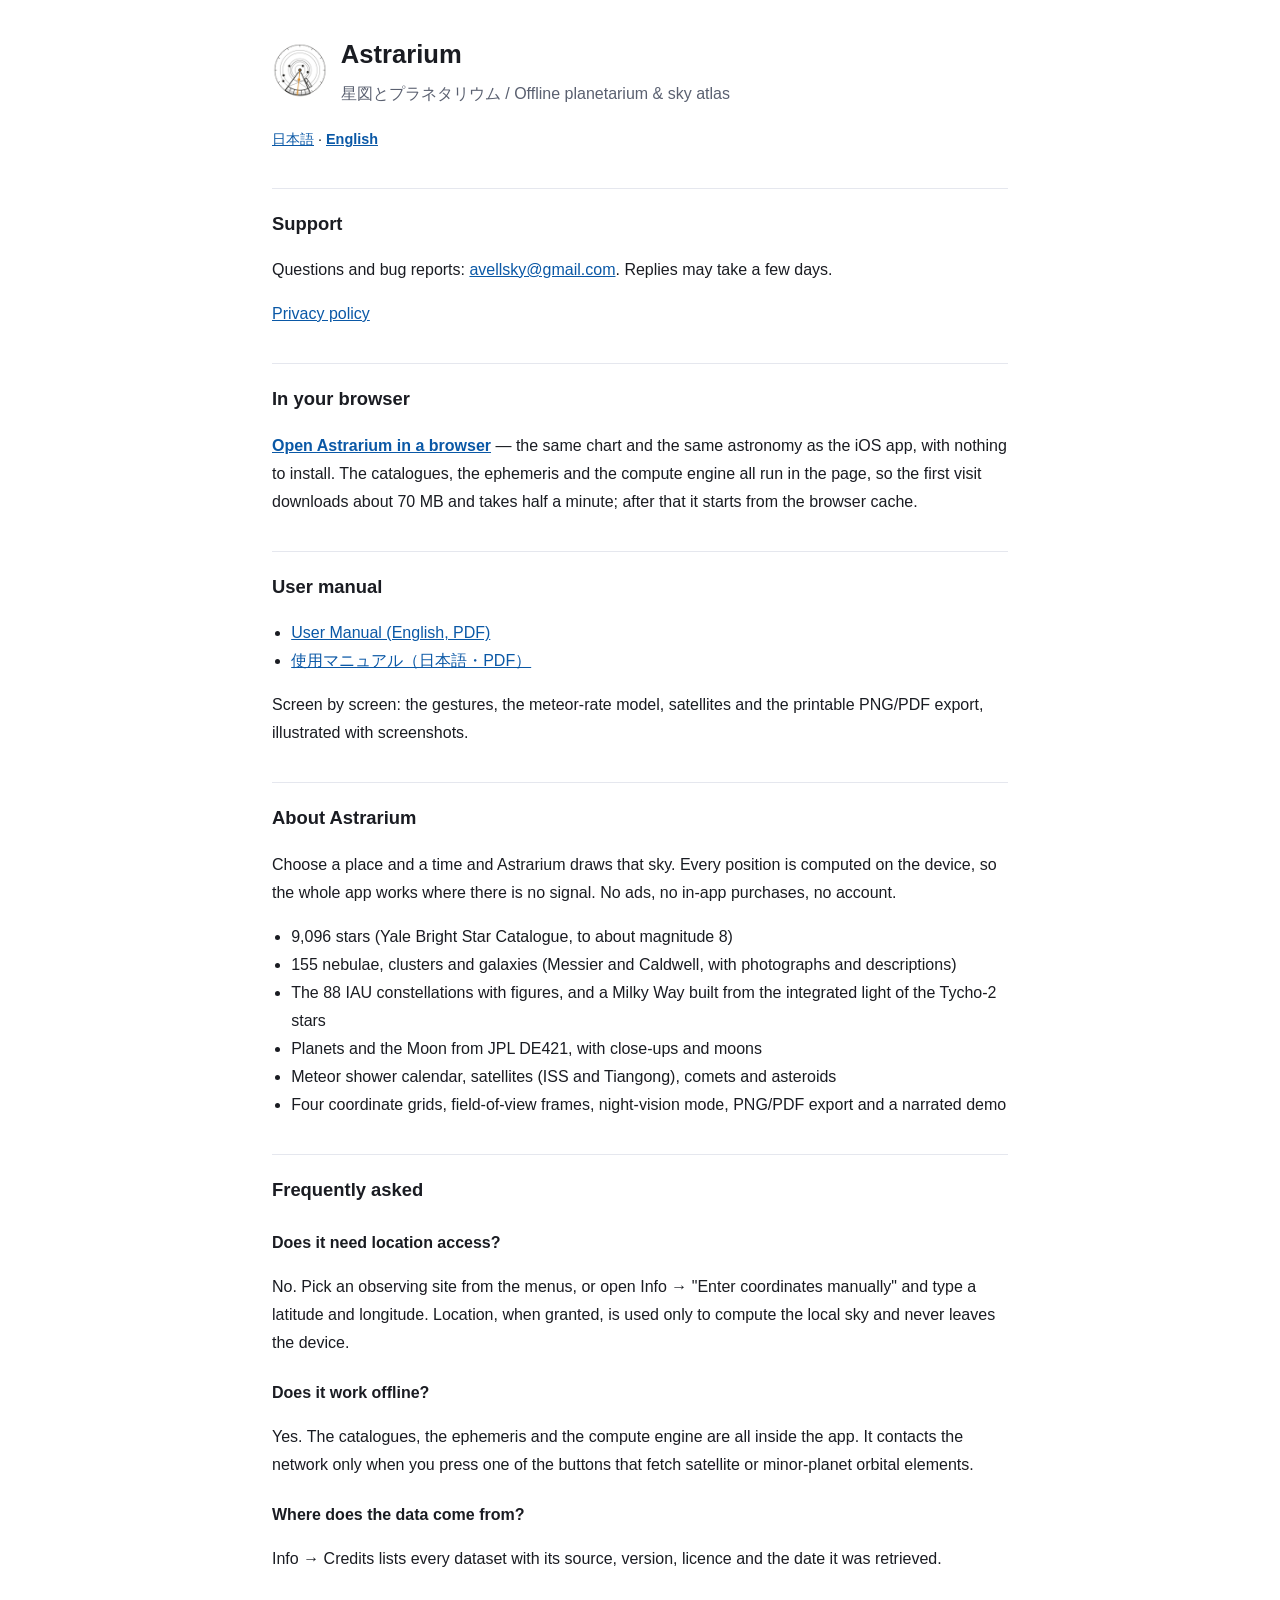
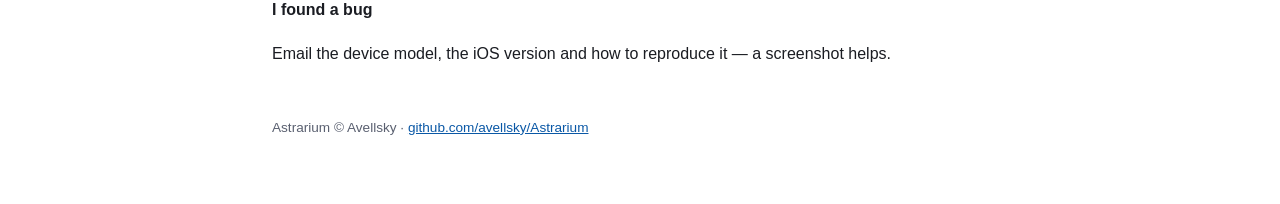
==== index.html @ a7701c46 "Publish the browser build, the manuals and the support page The site so far was three hand-uploaded " ====
<!doctype html>
<html lang="ja">
<head>
<meta charset="utf-8">
<meta name="viewport" content="width=device-width,initial-scale=1">
<title>Astrarium — サポート / Support</title>
<style>:root{color-scheme:light dark}
body{max-width:46rem;margin:0 auto;padding:2rem 1.2rem 4rem;
 font:16px/1.75 -apple-system,BlinkMacSystemFont,"Hiragino Sans",
 "Noto Sans JP",sans-serif;color:#1a1c22;background:#fff}
header{display:flex;align-items:center;gap:.8rem;margin-bottom:.4rem}
header img{width:56px;height:56px;border-radius:12px}
h1{font-size:1.6rem;margin:0}
h2{font-size:1.15rem;margin-top:2.2rem;border-top:1px solid #e5e7ee;
 padding-top:1.2rem}
h3{font-size:1rem;margin-top:1.4rem}
.sub{color:#5a6070;margin:.2rem 0 0}
.lang{margin:1.2rem 0 0;font-size:.9rem}
a{color:#0a58a6}
ul{padding-left:1.2rem}
code{background:#f2f3f7;padding:.1rem .35rem;border-radius:4px;font-size:.9em}
footer{margin-top:3rem;font-size:.85rem;color:#5a6070}
section[hidden]{display:none}
@media (prefers-color-scheme:dark){
 body{background:#0f1117;color:#e6e8ee}
 h2{border-color:#242833}
 a{color:#7fb2ff}.sub,footer{color:#98a0b3}
 code{background:#1b1f2a}}
</style>
</head>
<body>
<header>
  <img src="icon.png" alt="">
  <div>
    <h1>Astrarium</h1>
    <p class="sub">星図とプラネタリウム / Offline planetarium &amp; sky atlas</p>
  </div>
</header>
<p class="lang"><a href="#ja" data-lang="ja">日本語</a> ·
   <a href="#en" data-lang="en">English</a></p>

<section data-lang="ja">
<h2>サポート</h2>
<p>ご質問・不具合のご連絡は
<a href="mailto:avellsky@gmail.com">avellsky@gmail.com</a> までお願いします。
返信までに数日いただく場合があります。</p>
<p><a href="privacy-policy.ja.html">プライバシーポリシー</a></p>

<h2>ブラウザ版</h2>
<p><a href="app/"><strong>ブラウザで Astrarium を開く</strong></a> —
インストールなしで、iOS 版と同じ星図・同じ計算がそのまま動きます。
星表も暦も計算エンジンもページ側で動くため、初回だけ読み込みに
数十秒（約 70 MB）かかります。以降はブラウザのキャッシュから起動します。</p>

<h2>使用マニュアル</h2>
<ul>
  <li><a href="manual/astrarium-manual-ja.pdf">使用マニュアル（日本語・PDF）</a></li>
  <li><a href="manual/astrarium-manual-en.pdf">User Manual (English, PDF)</a></li>
</ul>
<p>画面の見かた、指の操作、流星群の出現数の計算、人工衛星、PNG/PDF 出力まで、
実機の画面を添えて説明しています。</p>

<h2>Astrarium について</h2>
<p>観測地と日時を決めれば、その場所・その時刻の空をそのまま描くプラネタリウムです。
天体の位置計算はすべて端末の中で行うため、電波の届かない観測地でも全機能が動きます。
広告・アプリ内課金・アカウント登録はありません。</p>
<ul>
  <li>恒星 9,096個（エール輝星星表、約8等まで）</li>
  <li>星雲・星団・銀河 155個（メシエ＋カルドウェル、写真と解説つき）</li>
  <li>IAU 88星座の星座線と星座絵、天の川（Tycho-2 の星の光を積算）</li>
  <li>惑星・月の暦（JPL DE421）、惑星の拡大表示と衛星の配置</li>
  <li>流星群カレンダー、人工衛星（ISS・天宮）、彗星・小惑星</li>
  <li>4種の経緯線、写野角枠、ナイトモード、PNG/PDF出力、音声解説つきデモ</li>
</ul>

<h2>よくある質問</h2>
<h3>位置情報を許可しないと使えませんか？</h3>
<p>いいえ。観測地メニューから選ぶか、「情報」タブの「観測地を手動で入力」で
緯度・経度を入力すれば、すべての機能を同じように使えます。位置情報は
その場所の空を計算するためだけに使い、端末の外へは送信しません。</p>
<h3>オフラインで使えますか？</h3>
<p>使えます。星表・暦・計算エンジンをすべて内蔵しています。通信するのは、
人工衛星の軌道要素や彗星の軌道要素をご自身でボタンを押して取得するときだけです。</p>
<h3>収録データの出典は？</h3>
<p>アプリ内の「情報」タブ →「クレジット・出典」に、データセットごとの出典・版・
ライセンス・取得日を掲載しています。</p>
<h3>不具合を見つけました</h3>
<p>お使いの機種・iOS のバージョン・再現手順を添えてメールでお知らせください。
可能であればスクリーンショットもいただけると助かります。</p>
</section>

<section data-lang="en" hidden>
<h2>Support</h2>
<p>Questions and bug reports:
<a href="mailto:avellsky@gmail.com">avellsky@gmail.com</a>.
Replies may take a few days.</p>
<p><a href="privacy-policy.en.html">Privacy policy</a></p>

<h2>In your browser</h2>
<p><a href="app/"><strong>Open Astrarium in a browser</strong></a> —
the same chart and the same astronomy as the iOS app, with nothing to
install. The catalogues, the ephemeris and the compute engine all run in
the page, so the first visit downloads about 70 MB and takes half a
minute; after that it starts from the browser cache.</p>

<h2>User manual</h2>
<ul>
  <li><a href="manual/astrarium-manual-en.pdf">User Manual (English, PDF)</a></li>
  <li><a href="manual/astrarium-manual-ja.pdf">使用マニュアル（日本語・PDF）</a></li>
</ul>
<p>Screen by screen: the gestures, the meteor-rate model, satellites and
the printable PNG/PDF export, illustrated with screenshots.</p>

<h2>About Astrarium</h2>
<p>Choose a place and a time and Astrarium draws that sky. Every position is
computed on the device, so the whole app works where there is no signal.
No ads, no in-app purchases, no account.</p>
<ul>
  <li>9,096 stars (Yale Bright Star Catalogue, to about magnitude 8)</li>
  <li>155 nebulae, clusters and galaxies (Messier and Caldwell, with
      photographs and descriptions)</li>
  <li>The 88 IAU constellations with figures, and a Milky Way built from
      the integrated light of the Tycho-2 stars</li>
  <li>Planets and the Moon from JPL DE421, with close-ups and moons</li>
  <li>Meteor shower calendar, satellites (ISS and Tiangong), comets and
      asteroids</li>
  <li>Four coordinate grids, field-of-view frames, night-vision mode,
      PNG/PDF export and a narrated demo</li>
</ul>

<h2>Frequently asked</h2>
<h3>Does it need location access?</h3>
<p>No. Pick an observing site from the menus, or open Info → "Enter
coordinates manually" and type a latitude and longitude. Location, when
granted, is used only to compute the local sky and never leaves the device.</p>
<h3>Does it work offline?</h3>
<p>Yes. The catalogues, the ephemeris and the compute engine are all inside
the app. It contacts the network only when you press one of the buttons that
fetch satellite or minor-planet orbital elements.</p>
<h3>Where does the data come from?</h3>
<p>Info → Credits lists every dataset with its source, version, licence and
the date it was retrieved.</p>
<h3>I found a bug</h3>
<p>Email the device model, the iOS version and how to reproduce it — a
screenshot helps.</p>
</section>

<footer>Astrarium © Avellsky · <a href="https://github.com/avellsky/Astrarium">github.com/avellsky/Astrarium</a></footer>
<script>
const pick = (l) => {
  document.querySelectorAll('section[data-lang]').forEach(s =>
    s.hidden = s.dataset.lang !== l);
  document.querySelectorAll('.lang a').forEach(a =>
    a.style.fontWeight = a.dataset.lang === l ? '700' : '400');
  document.documentElement.lang = l;
};
document.querySelectorAll('.lang a').forEach(a =>
  a.addEventListener('click', (e) => { e.preventDefault();
    pick(a.dataset.lang); location.hash = a.dataset.lang; }));
pick(location.hash === '#en' ||
     (!location.hash && !navigator.language.startsWith('ja')) ? 'en' : 'ja');
</script>

</body>
</html>
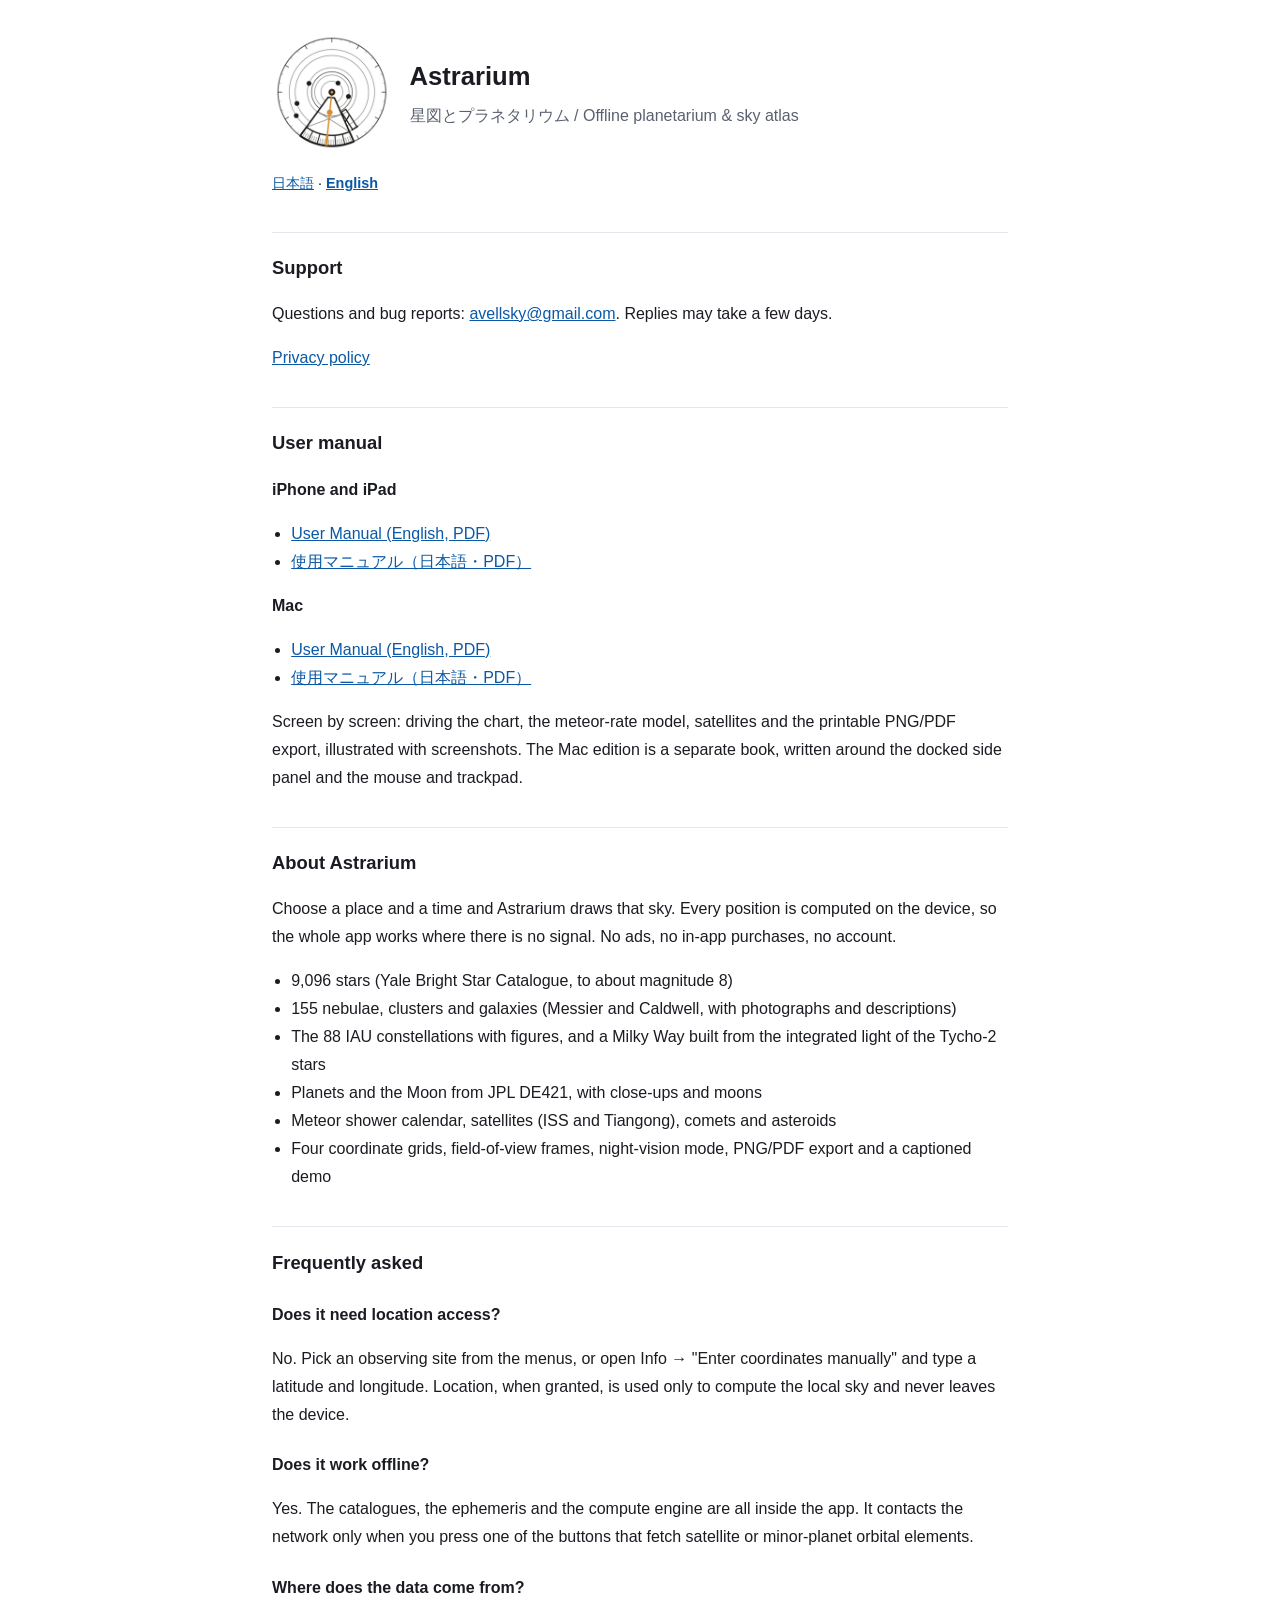
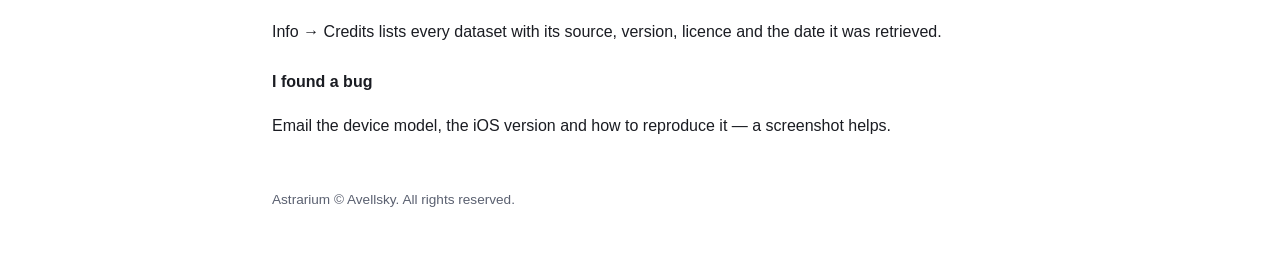
==== commit e6ada6bd: "Update the support page: drop the removed browser build, add the macOS manuals" ====
--- a/index.html
+++ b/index.html
@@ -8,8 +8,12 @@
 body{max-width:46rem;margin:0 auto;padding:2rem 1.2rem 4rem;
  font:16px/1.75 -apple-system,BlinkMacSystemFont,"Hiragino Sans",
  "Noto Sans JP",sans-serif;color:#1a1c22;background:#fff}
-header{display:flex;align-items:center;gap:.8rem;margin-bottom:.4rem}
-header img{width:56px;height:56px;border-radius:12px}
+header{display:flex;align-items:center;gap:1.1rem;margin-bottom:.4rem}
+/* 原寸 256px。Retina の 2 倍表示で原寸を超えない 120px までに留める */
+header img{width:120px;height:120px;border-radius:26px}
+@media (max-width:26rem){
+ header{gap:.8rem}
+ header img{width:88px;height:88px;border-radius:19px}}
 h1{font-size:1.6rem;margin:0}
 h2{font-size:1.15rem;margin-top:2.2rem;border-top:1px solid #e5e7ee;
  padding-top:1.2rem}
@@ -46,19 +50,20 @@
 返信までに数日いただく場合があります。</p>
 <p><a href="privacy-policy.ja.html">プライバシーポリシー</a></p>
 
-<h2>ブラウザ版</h2>
-<p><a href="app/"><strong>ブラウザで Astrarium を開く</strong></a> —
-インストールなしで、iOS 版と同じ星図・同じ計算がそのまま動きます。
-星表も暦も計算エンジンもページ側で動くため、初回だけ読み込みに
-数十秒（約 70 MB）かかります。以降はブラウザのキャッシュから起動します。</p>
-
 <h2>使用マニュアル</h2>
+<p><strong>iPhone / iPad 版</strong></p>
 <ul>
   <li><a href="manual/astrarium-manual-ja.pdf">使用マニュアル（日本語・PDF）</a></li>
   <li><a href="manual/astrarium-manual-en.pdf">User Manual (English, PDF)</a></li>
 </ul>
-<p>画面の見かた、指の操作、流星群の出現数の計算、人工衛星、PNG/PDF 出力まで、
-実機の画面を添えて説明しています。</p>
+<p><strong>Mac 版</strong></p>
+<ul>
+  <li><a href="manual/astrarium-manual-mac-ja.pdf">使用マニュアル（日本語・PDF）</a></li>
+  <li><a href="manual/astrarium-manual-mac-en.pdf">User Manual (English, PDF)</a></li>
+</ul>
+<p>画面の見かた、操作、流星群の出現数の計算、人工衛星、PNG/PDF 出力まで、
+実機の画面を添えて説明しています。Mac 版は右パネルの構成とマウス・トラックパッドの
+操作に合わせた別冊です。</p>
 
 <h2>Astrarium について</h2>
 <p>観測地と日時を決めれば、その場所・その時刻の空をそのまま描くプラネタリウムです。
@@ -70,7 +75,7 @@
   <li>IAU 88星座の星座線と星座絵、天の川（Tycho-2 の星の光を積算）</li>
   <li>惑星・月の暦（JPL DE421）、惑星の拡大表示と衛星の配置</li>
   <li>流星群カレンダー、人工衛星（ISS・天宮）、彗星・小惑星</li>
-  <li>4種の経緯線、写野角枠、ナイトモード、PNG/PDF出力、音声解説つきデモ</li>
+  <li>4種の経緯線、写野角枠、ナイトモード、PNG/PDF出力、字幕つきデモ</li>
 </ul>
 
 <h2>よくある質問</h2>
@@ -96,20 +101,20 @@
 Replies may take a few days.</p>
 <p><a href="privacy-policy.en.html">Privacy policy</a></p>
 
-<h2>In your browser</h2>
-<p><a href="app/"><strong>Open Astrarium in a browser</strong></a> —
-the same chart and the same astronomy as the iOS app, with nothing to
-install. The catalogues, the ephemeris and the compute engine all run in
-the page, so the first visit downloads about 70 MB and takes half a
-minute; after that it starts from the browser cache.</p>
-
 <h2>User manual</h2>
+<p><strong>iPhone and iPad</strong></p>
 <ul>
   <li><a href="manual/astrarium-manual-en.pdf">User Manual (English, PDF)</a></li>
   <li><a href="manual/astrarium-manual-ja.pdf">使用マニュアル（日本語・PDF）</a></li>
 </ul>
-<p>Screen by screen: the gestures, the meteor-rate model, satellites and
-the printable PNG/PDF export, illustrated with screenshots.</p>
+<p><strong>Mac</strong></p>
+<ul>
+  <li><a href="manual/astrarium-manual-mac-en.pdf">User Manual (English, PDF)</a></li>
+  <li><a href="manual/astrarium-manual-mac-ja.pdf">使用マニュアル（日本語・PDF）</a></li>
+</ul>
+<p>Screen by screen: driving the chart, the meteor-rate model, satellites and
+the printable PNG/PDF export, illustrated with screenshots. The Mac edition is a
+separate book, written around the docked side panel and the mouse and trackpad.</p>
 
 <h2>About Astrarium</h2>
 <p>Choose a place and a time and Astrarium draws that sky. Every position is
@@ -125,7 +130,7 @@
   <li>Meteor shower calendar, satellites (ISS and Tiangong), comets and
       asteroids</li>
   <li>Four coordinate grids, field-of-view frames, night-vision mode,
-      PNG/PDF export and a narrated demo</li>
+      PNG/PDF export and a captioned demo</li>
 </ul>
 
 <h2>Frequently asked</h2>
@@ -145,7 +150,7 @@
 screenshot helps.</p>
 </section>
 
-<footer>Astrarium © Avellsky · <a href="https://github.com/avellsky/Astrarium">github.com/avellsky/Astrarium</a></footer>
+<footer>Astrarium © Avellsky. All rights reserved.</footer>
 <script>
 const pick = (l) => {
   document.querySelectorAll('section[data-lang]').forEach(s =>
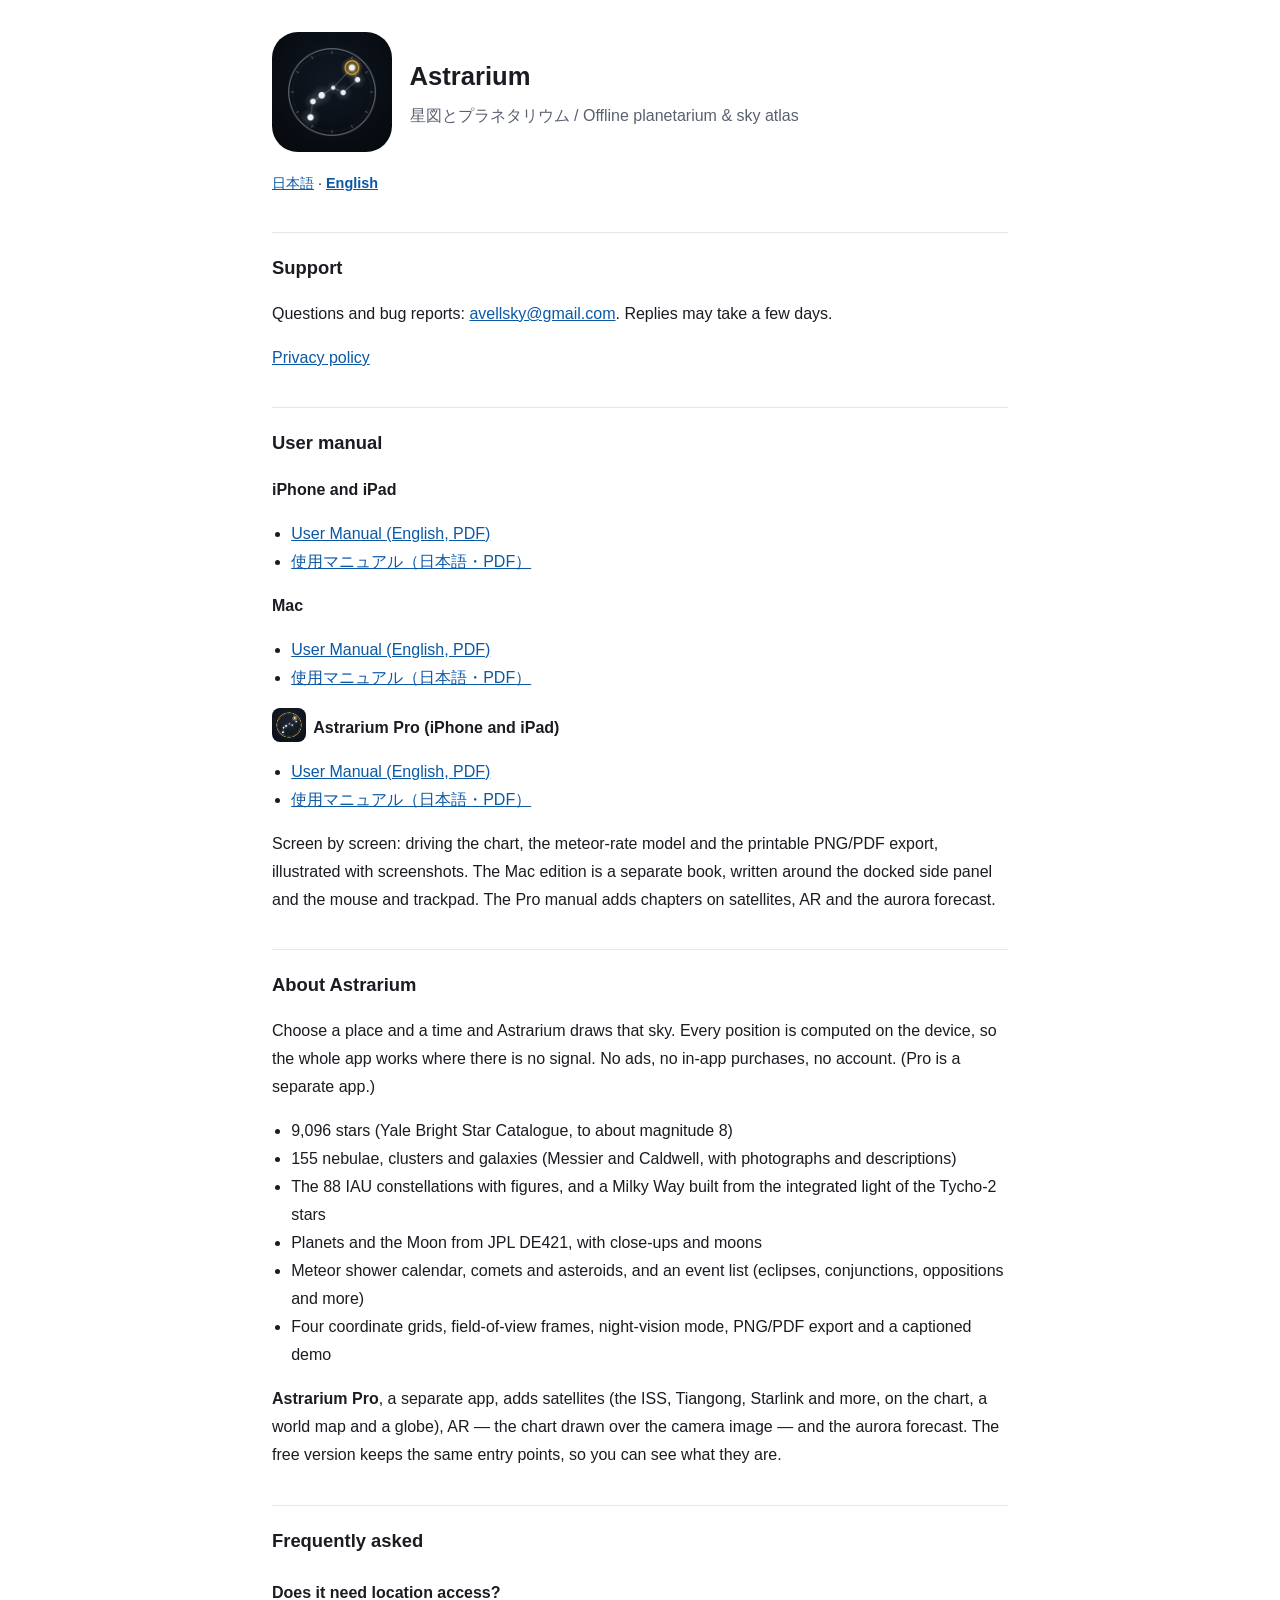
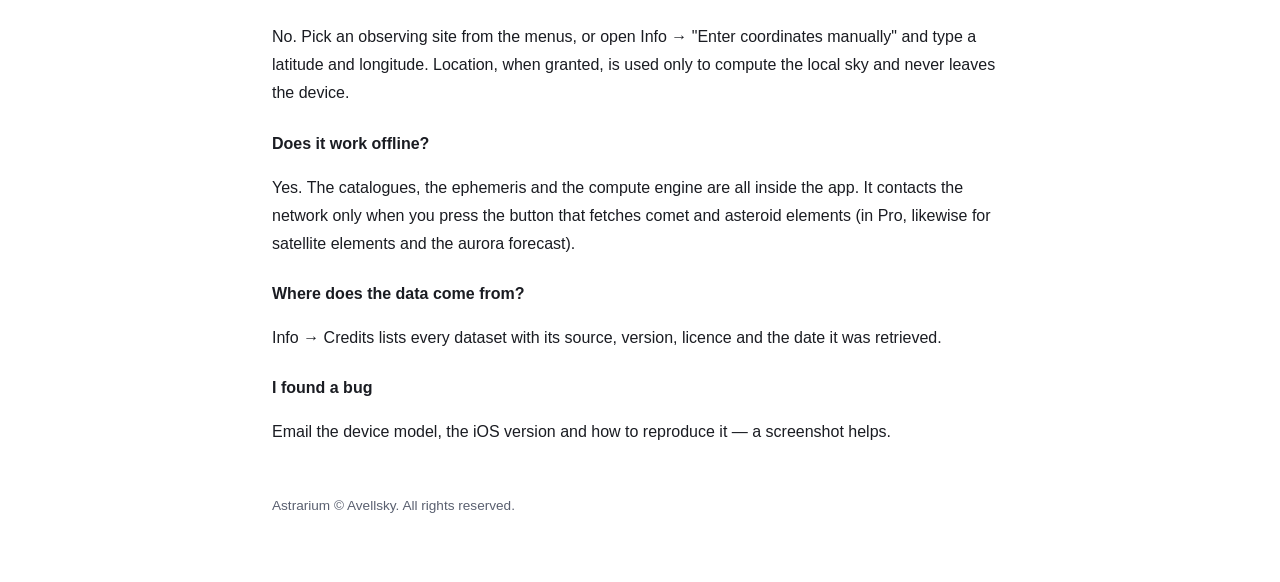
==== commit e31e8c6e: "公開ページを 1.2 に更新し、ロゴを現行のアイコンに差し替える **ここが avellsky.github.io/Astrarium/ を出している。** 同じ一式が avellsky.github" ====
--- a/index.html
+++ b/index.html
@@ -4,12 +4,14 @@
 <meta charset="utf-8">
 <meta name="viewport" content="width=device-width,initial-scale=1">
 <title>Astrarium — サポート / Support</title>
+<link rel="icon" href="icon.png">
+<link rel="apple-touch-icon" href="icon.png">
 <style>:root{color-scheme:light dark}
 body{max-width:46rem;margin:0 auto;padding:2rem 1.2rem 4rem;
  font:16px/1.75 -apple-system,BlinkMacSystemFont,"Hiragino Sans",
  "Noto Sans JP",sans-serif;color:#1a1c22;background:#fff}
 header{display:flex;align-items:center;gap:1.1rem;margin-bottom:.4rem}
-/* 原寸 256px。Retina の 2 倍表示で原寸を超えない 120px までに留める */
+/* 原寸 512px。表示は 120px なので、3 倍の画面でも原寸を超えない */
 header img{width:120px;height:120px;border-radius:26px}
 @media (max-width:26rem){
  header{gap:.8rem}
@@ -18,6 +20,8 @@
 h2{font-size:1.15rem;margin-top:2.2rem;border-top:1px solid #e5e7ee;
  padding-top:1.2rem}
 h3{font-size:1rem;margin-top:1.4rem}
+.appicon{width:34px;height:34px;border-radius:8px;
+ vertical-align:-.55em;margin-right:.45rem}
 .sub{color:#5a6070;margin:.2rem 0 0}
 .lang{margin:1.2rem 0 0;font-size:.9rem}
 a{color:#0a58a6}
@@ -61,22 +65,31 @@
   <li><a href="manual/astrarium-manual-mac-ja.pdf">使用マニュアル（日本語・PDF）</a></li>
   <li><a href="manual/astrarium-manual-mac-en.pdf">User Manual (English, PDF)</a></li>
 </ul>
-<p>画面の見かた、操作、流星群の出現数の計算、人工衛星、PNG/PDF 出力まで、
-実機の画面を添えて説明しています。Mac 版は右パネルの構成とマウス・トラックパッドの
-操作に合わせた別冊です。</p>
+<p><img class="appicon" src="icon-pro.png" alt=""><strong>Astrarium Pro（iPhone / iPad）</strong></p>
+<ul>
+  <li><a href="manual/astrarium-pro-manual-ja.pdf">使用マニュアル（日本語・PDF）</a></li>
+  <li><a href="manual/astrarium-pro-manual-en.pdf">User Manual (English, PDF)</a></li>
+</ul>
+<p>画面の見かた、操作、流星群の出現数の計算、PNG/PDF 出力まで、実機の画面を添えて
+説明しています。Mac 版は右パネルの構成とマウス・トラックパッドの操作に合わせた
+別冊です。Pro 版のマニュアルには、人工衛星・AR・オーロラ予報の章が加わります。</p>
 
 <h2>Astrarium について</h2>
 <p>観測地と日時を決めれば、その場所・その時刻の空をそのまま描くプラネタリウムです。
 天体の位置計算はすべて端末の中で行うため、電波の届かない観測地でも全機能が動きます。
-広告・アプリ内課金・アカウント登録はありません。</p>
+広告・アプリ内課金・アカウント登録はありません（Pro 版は別売のアプリです）。</p>
 <ul>
   <li>恒星 9,096個（エール輝星星表、約8等まで）</li>
   <li>星雲・星団・銀河 155個（メシエ＋カルドウェル、写真と解説つき）</li>
   <li>IAU 88星座の星座線と星座絵、天の川（Tycho-2 の星の光を積算）</li>
   <li>惑星・月の暦（JPL DE421）、惑星の拡大表示と衛星の配置</li>
-  <li>流星群カレンダー、人工衛星（ISS・天宮）、彗星・小惑星</li>
+  <li>流星群カレンダー、彗星・小惑星、イベント一覧（日食・月食、合・衝ほか）</li>
   <li>4種の経緯線、写野角枠、ナイトモード、PNG/PDF出力、字幕つきデモ</li>
 </ul>
+<p><strong>Astrarium Pro</strong>（別アプリ）では、これに人工衛星（ISS・天宮・
+Starlink ほか、世界地図と地球儀の表示つき）、AR（カメラ映像に星図を重ねる）、
+オーロラ予報が加わります。無料版でも入口は同じ場所にあり、何が増えるのかが
+分かるようになっています。</p>
 
 <h2>よくある質問</h2>
 <h3>位置情報を許可しないと使えませんか？</h3>
@@ -85,7 +98,8 @@
 その場所の空を計算するためだけに使い、端末の外へは送信しません。</p>
 <h3>オフラインで使えますか？</h3>
 <p>使えます。星表・暦・計算エンジンをすべて内蔵しています。通信するのは、
-人工衛星の軌道要素や彗星の軌道要素をご自身でボタンを押して取得するときだけです。</p>
+彗星・小惑星の軌道要素をご自身でボタンを押して取得するときだけです
+（Pro 版では、人工衛星の軌道要素とオーロラ予報も同じくボタンを押したときだけ）。</p>
 <h3>収録データの出典は？</h3>
 <p>アプリ内の「情報」タブ →「クレジット・出典」に、データセットごとの出典・版・
 ライセンス・取得日を掲載しています。</p>
@@ -112,14 +126,20 @@
   <li><a href="manual/astrarium-manual-mac-en.pdf">User Manual (English, PDF)</a></li>
   <li><a href="manual/astrarium-manual-mac-ja.pdf">使用マニュアル（日本語・PDF）</a></li>
 </ul>
-<p>Screen by screen: driving the chart, the meteor-rate model, satellites and
-the printable PNG/PDF export, illustrated with screenshots. The Mac edition is a
-separate book, written around the docked side panel and the mouse and trackpad.</p>
+<p><img class="appicon" src="icon-pro.png" alt=""><strong>Astrarium Pro (iPhone and iPad)</strong></p>
+<ul>
+  <li><a href="manual/astrarium-pro-manual-en.pdf">User Manual (English, PDF)</a></li>
+  <li><a href="manual/astrarium-pro-manual-ja.pdf">使用マニュアル（日本語・PDF）</a></li>
+</ul>
+<p>Screen by screen: driving the chart, the meteor-rate model and the printable
+PNG/PDF export, illustrated with screenshots. The Mac edition is a separate book,
+written around the docked side panel and the mouse and trackpad. The Pro manual
+adds chapters on satellites, AR and the aurora forecast.</p>
 
 <h2>About Astrarium</h2>
 <p>Choose a place and a time and Astrarium draws that sky. Every position is
 computed on the device, so the whole app works where there is no signal.
-No ads, no in-app purchases, no account.</p>
+No ads, no in-app purchases, no account. (Pro is a separate app.)</p>
 <ul>
   <li>9,096 stars (Yale Bright Star Catalogue, to about magnitude 8)</li>
   <li>155 nebulae, clusters and galaxies (Messier and Caldwell, with
@@ -127,11 +147,15 @@
   <li>The 88 IAU constellations with figures, and a Milky Way built from
       the integrated light of the Tycho-2 stars</li>
   <li>Planets and the Moon from JPL DE421, with close-ups and moons</li>
-  <li>Meteor shower calendar, satellites (ISS and Tiangong), comets and
-      asteroids</li>
+  <li>Meteor shower calendar, comets and asteroids, and an event list
+      (eclipses, conjunctions, oppositions and more)</li>
   <li>Four coordinate grids, field-of-view frames, night-vision mode,
       PNG/PDF export and a captioned demo</li>
 </ul>
+<p><strong>Astrarium Pro</strong>, a separate app, adds satellites (the ISS,
+Tiangong, Starlink and more, on the chart, a world map and a globe), AR — the
+chart drawn over the camera image — and the aurora forecast. The free version
+keeps the same entry points, so you can see what they are.</p>
 
 <h2>Frequently asked</h2>
 <h3>Does it need location access?</h3>
@@ -140,8 +164,9 @@
 granted, is used only to compute the local sky and never leaves the device.</p>
 <h3>Does it work offline?</h3>
 <p>Yes. The catalogues, the ephemeris and the compute engine are all inside
-the app. It contacts the network only when you press one of the buttons that
-fetch satellite or minor-planet orbital elements.</p>
+the app. It contacts the network only when you press the button that fetches
+comet and asteroid elements (in Pro, likewise for satellite elements and the
+aurora forecast).</p>
 <h3>Where does the data come from?</h3>
 <p>Info → Credits lists every dataset with its source, version, licence and
 the date it was retrieved.</p>
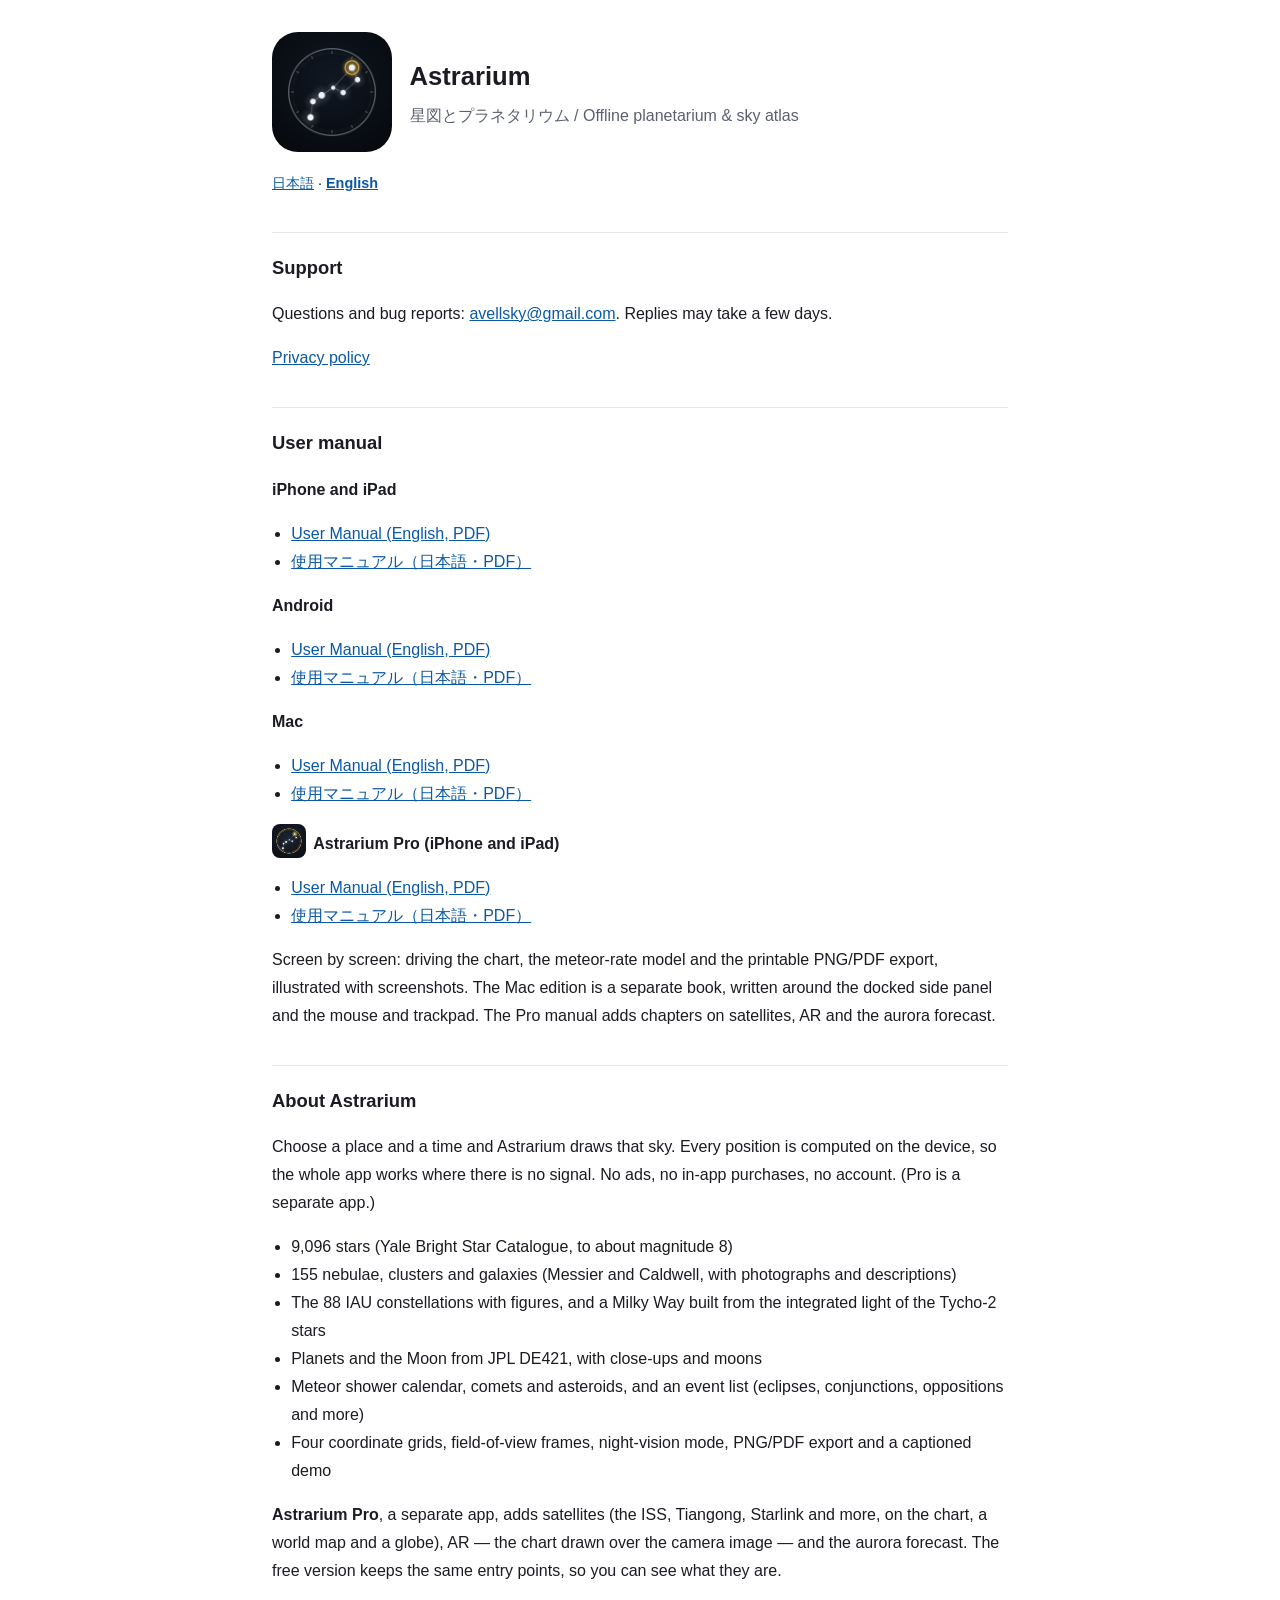
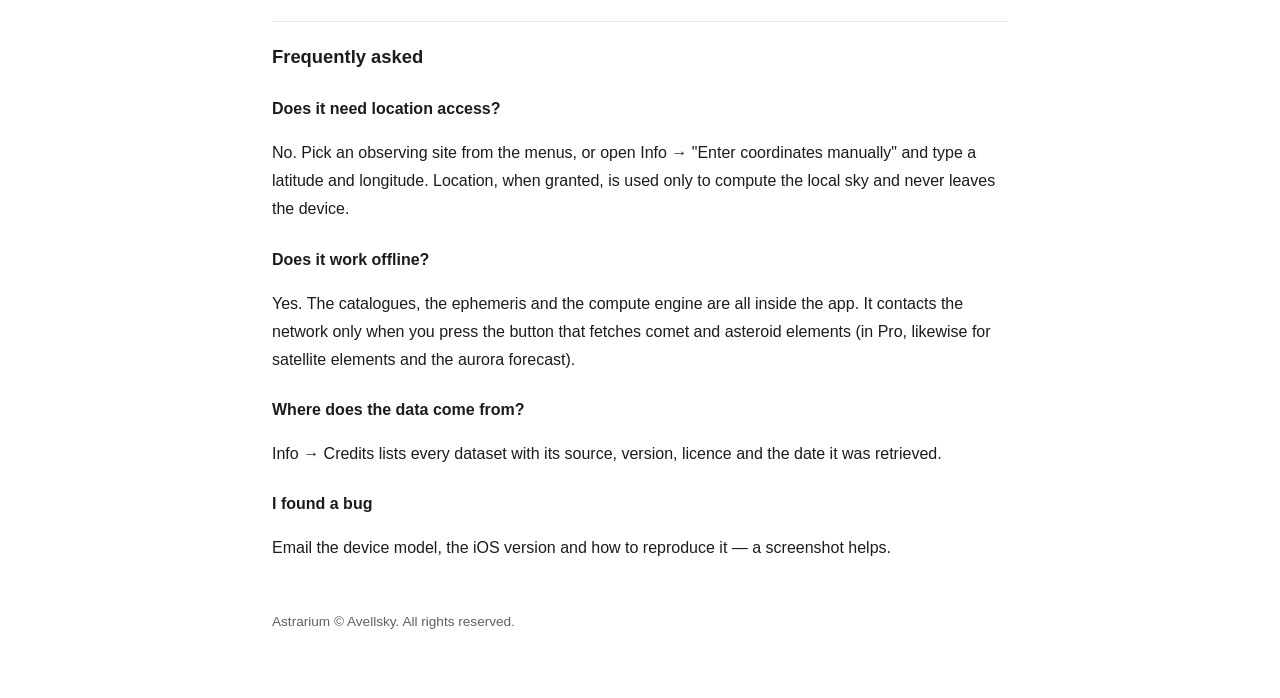
==== commit c10e6126: "サポートページに Android のマニュアルへの導線を足す Play の「連絡先の website」にこのページを出すので、Android から来た人が 自分の版のマニュアルに辿り着けないと困る。m" ====
--- a/index.html
+++ b/index.html
@@ -60,6 +60,11 @@
   <li><a href="manual/astrarium-manual-ja.pdf">使用マニュアル（日本語・PDF）</a></li>
   <li><a href="manual/astrarium-manual-en.pdf">User Manual (English, PDF)</a></li>
 </ul>
+<p><strong>Android 版</strong></p>
+<ul>
+  <li><a href="manual/astrarium-manual-android-ja.pdf">使用マニュアル（日本語・PDF）</a></li>
+  <li><a href="manual/astrarium-manual-android-en.pdf">User Manual (English, PDF)</a></li>
+</ul>
 <p><strong>Mac 版</strong></p>
 <ul>
   <li><a href="manual/astrarium-manual-mac-ja.pdf">使用マニュアル（日本語・PDF）</a></li>
@@ -120,6 +125,11 @@
 <ul>
   <li><a href="manual/astrarium-manual-en.pdf">User Manual (English, PDF)</a></li>
   <li><a href="manual/astrarium-manual-ja.pdf">使用マニュアル（日本語・PDF）</a></li>
+</ul>
+<p><strong>Android</strong></p>
+<ul>
+  <li><a href="manual/astrarium-manual-android-en.pdf">User Manual (English, PDF)</a></li>
+  <li><a href="manual/astrarium-manual-android-ja.pdf">使用マニュアル（日本語・PDF）</a></li>
 </ul>
 <p><strong>Mac</strong></p>
 <ul>
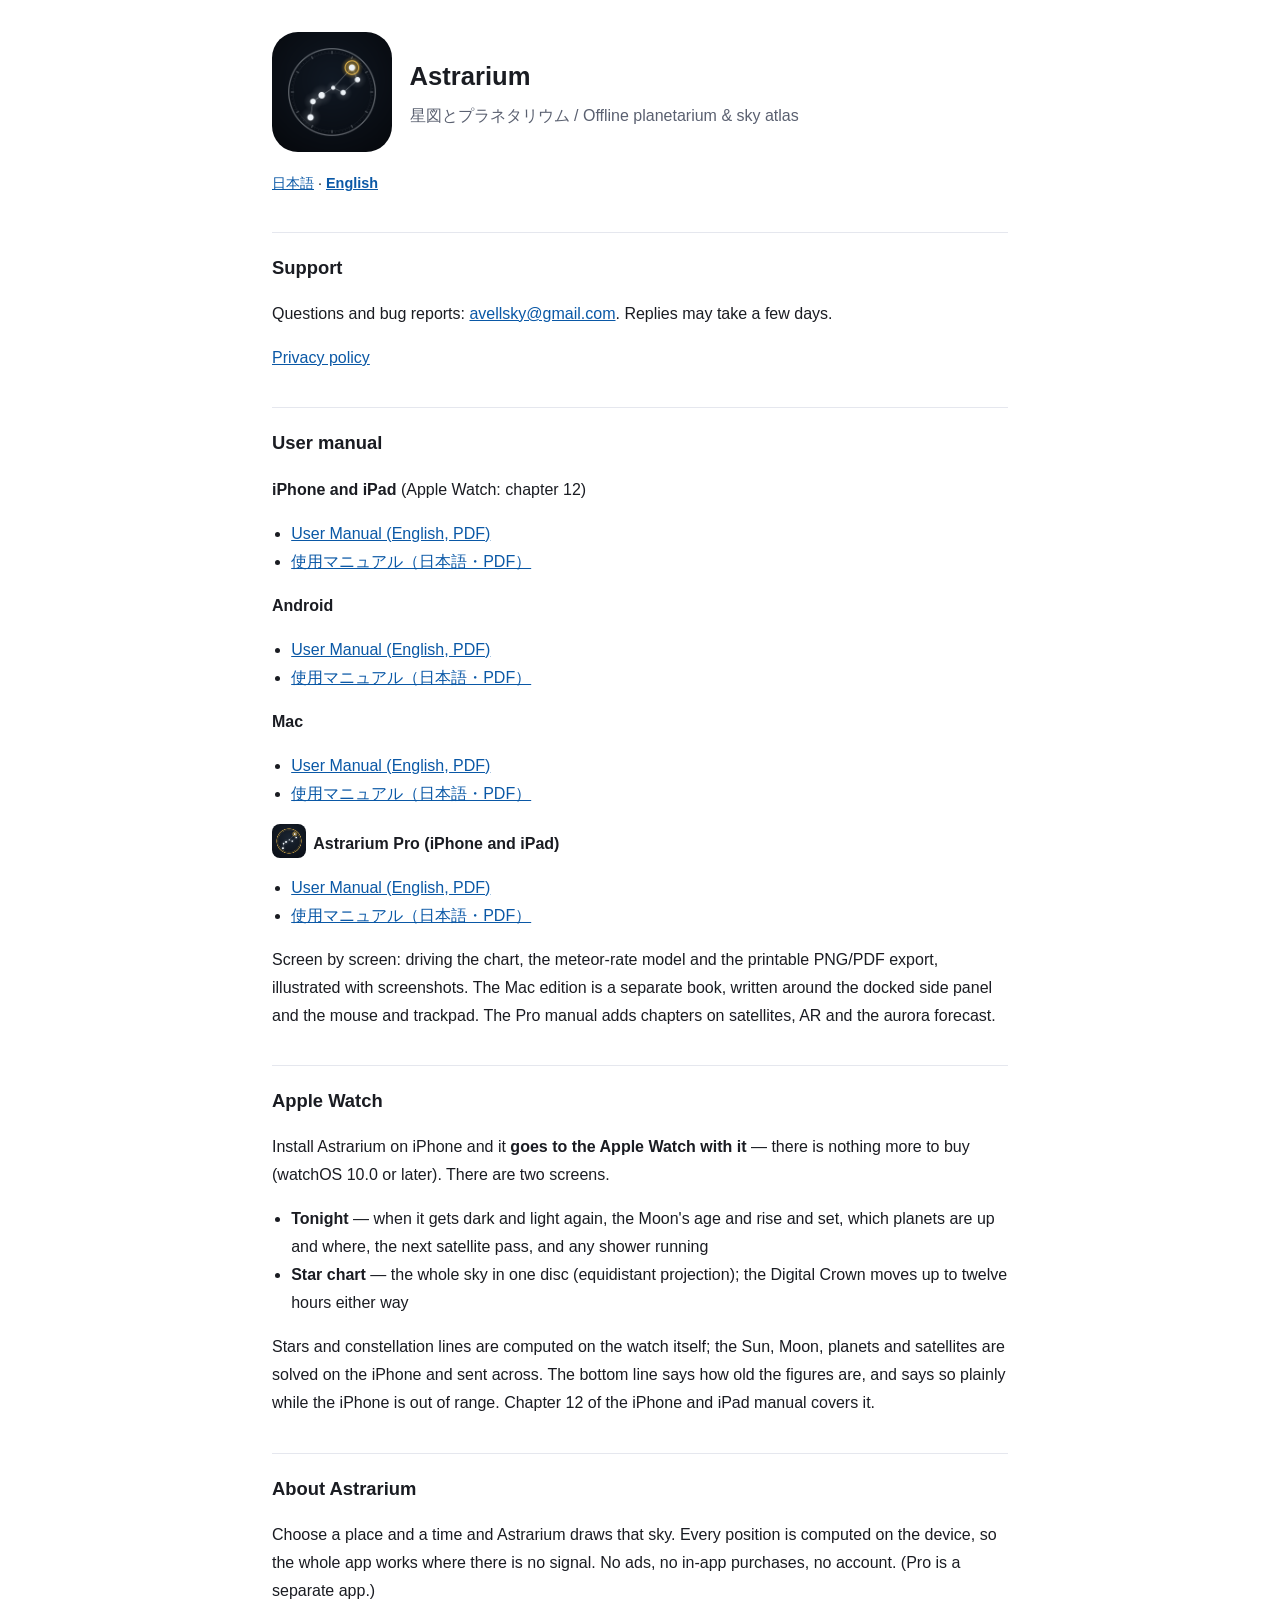
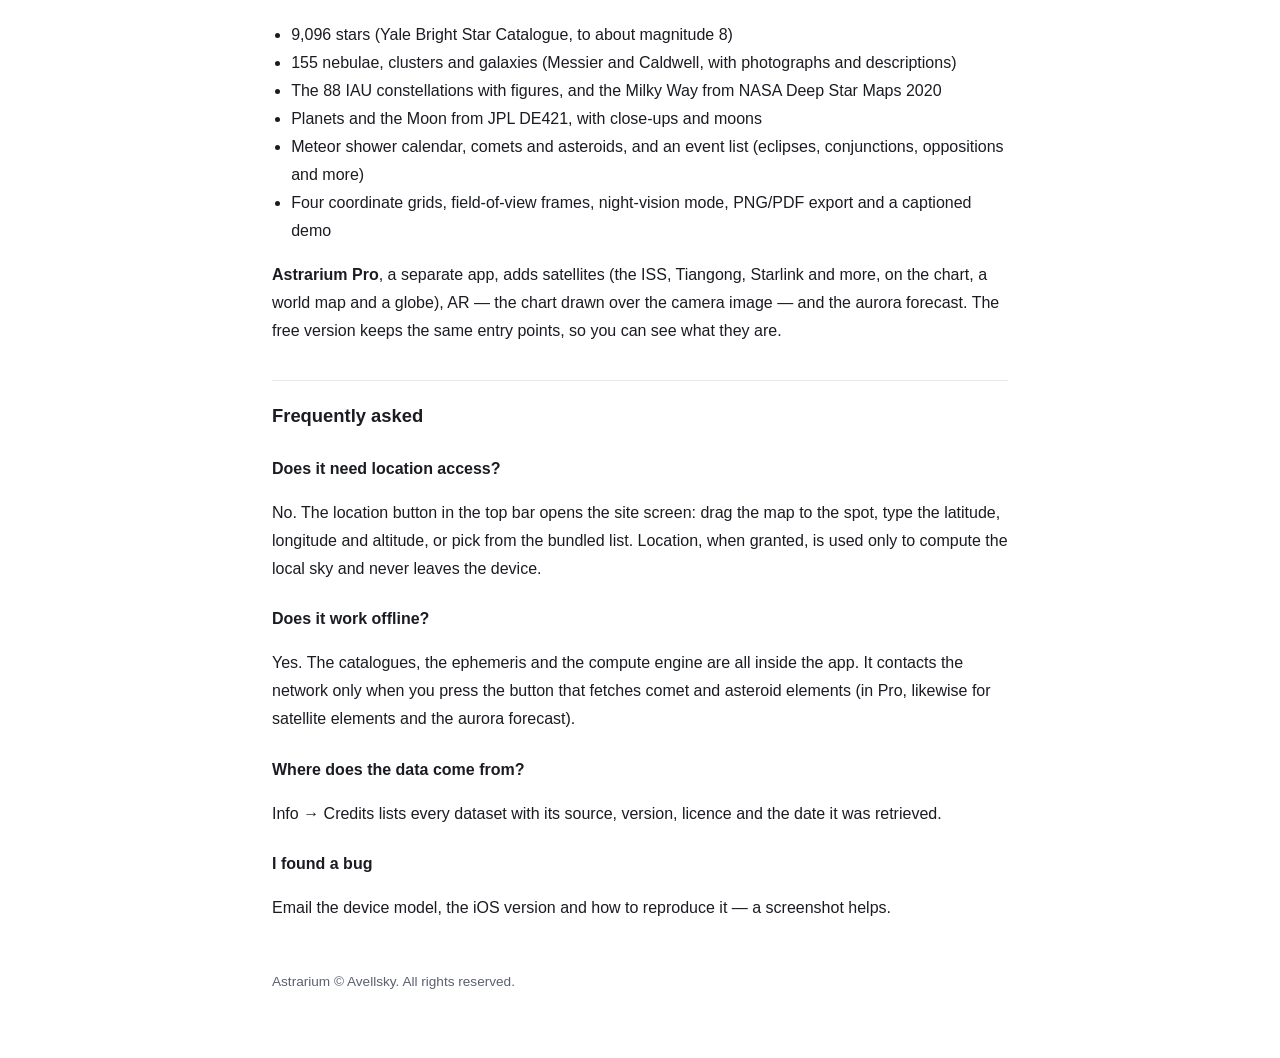
==== commit 9c19599b: "Apple Watch を足し、観測地まわりの説明を実物に合わせる 公開ページ (README・サポートページ・マニュアルの案内) と PDF 一式を 1.3 の中身に揃える。  Apple Watc" ====
--- a/index.html
+++ b/index.html
@@ -55,7 +55,7 @@
 <p><a href="privacy-policy.ja.html">プライバシーポリシー</a></p>
 
 <h2>使用マニュアル</h2>
-<p><strong>iPhone / iPad 版</strong></p>
+<p><strong>iPhone / iPad 版</strong>（Apple Watch は第 12 章）</p>
 <ul>
   <li><a href="manual/astrarium-manual-ja.pdf">使用マニュアル（日本語・PDF）</a></li>
   <li><a href="manual/astrarium-manual-en.pdf">User Manual (English, PDF)</a></li>
@@ -78,6 +78,19 @@
 <p>画面の見かた、操作、流星群の出現数の計算、PNG/PDF 出力まで、実機の画面を添えて
 説明しています。Mac 版は右パネルの構成とマウス・トラックパッドの操作に合わせた
 別冊です。Pro 版のマニュアルには、人工衛星・AR・オーロラ予報の章が加わります。</p>
+
+<h2>Apple Watch</h2>
+<p>iPhone に Astrarium を入れると、<strong>Apple Watch にも入ります</strong>
+（別に買うものはありません。watchOS 10.0 以降）。出るのは二つだけです。</p>
+<ul>
+  <li><strong>今夜</strong> — 薄明の終わりと始まり、月齢と月の出入り、いま出ている
+      惑星の方角と高度、次の人工衛星の通過、活動中の流星群</li>
+  <li><strong>星図</strong> — 全天を一枚の円に（等距離射影）。デジタルクラウンで
+      前後 12 時間まで送れます</li>
+</ul>
+<p>恒星と星座線は時計の中で計算します。太陽・月・惑星と人工衛星は iPhone が計算して
+送ります。数字がいつのものかを画面の下に出し、iPhone と離れているあいだはそう書きます。
+詳しくは iPhone / iPad 版マニュアルの第 12 章をご覧ください。</p>
 
 <h2>Astrarium について</h2>
 <p>観測地と日時を決めれば、その場所・その時刻の空をそのまま描くプラネタリウムです。
@@ -86,7 +99,7 @@
 <ul>
   <li>恒星 9,096個（エール輝星星表、約8等まで）</li>
   <li>星雲・星団・銀河 155個（メシエ＋カルドウェル、写真と解説つき）</li>
-  <li>IAU 88星座の星座線と星座絵、天の川（Tycho-2 の星の光を積算）</li>
+  <li>IAU 88星座の星座線と星座絵、天の川（NASA Deep Star Maps 2020）</li>
   <li>惑星・月の暦（JPL DE421）、惑星の拡大表示と衛星の配置</li>
   <li>流星群カレンダー、彗星・小惑星、イベント一覧（日食・月食、合・衝ほか）</li>
   <li>4種の経緯線、写野角枠、ナイトモード、PNG/PDF出力、字幕つきデモ</li>
@@ -98,9 +111,10 @@
 
 <h2>よくある質問</h2>
 <h3>位置情報を許可しないと使えませんか？</h3>
-<p>いいえ。観測地メニューから選ぶか、「情報」タブの「観測地を手動で入力」で
-緯度・経度を入力すれば、すべての機能を同じように使えます。位置情報は
-その場所の空を計算するためだけに使い、端末の外へは送信しません。</p>
+<p>いいえ。上段バーの位置情報ボタンから場所設定の画面を開き、地図で合わせるか、
+緯度・経度・標高を打ち込むか、観測地の一覧から選べば、すべての機能を同じように
+使えます。位置情報は、その場所の空を計算するためだけに使い、端末の外へは
+送信しません。</p>
 <h3>オフラインで使えますか？</h3>
 <p>使えます。星表・暦・計算エンジンをすべて内蔵しています。通信するのは、
 彗星・小惑星の軌道要素をご自身でボタンを押して取得するときだけです
@@ -121,7 +135,7 @@
 <p><a href="privacy-policy.en.html">Privacy policy</a></p>
 
 <h2>User manual</h2>
-<p><strong>iPhone and iPad</strong></p>
+<p><strong>iPhone and iPad</strong> (Apple Watch: chapter 12)</p>
 <ul>
   <li><a href="manual/astrarium-manual-en.pdf">User Manual (English, PDF)</a></li>
   <li><a href="manual/astrarium-manual-ja.pdf">使用マニュアル（日本語・PDF）</a></li>
@@ -146,6 +160,22 @@
 written around the docked side panel and the mouse and trackpad. The Pro manual
 adds chapters on satellites, AR and the aurora forecast.</p>
 
+<h2>Apple Watch</h2>
+<p>Install Astrarium on iPhone and it <strong>goes to the Apple Watch with
+it</strong> — there is nothing more to buy (watchOS 10.0 or later). There are
+two screens.</p>
+<ul>
+  <li><strong>Tonight</strong> — when it gets dark and light again, the Moon's
+      age and rise and set, which planets are up and where, the next satellite
+      pass, and any shower running</li>
+  <li><strong>Star chart</strong> — the whole sky in one disc (equidistant
+      projection); the Digital Crown moves up to twelve hours either way</li>
+</ul>
+<p>Stars and constellation lines are computed on the watch itself; the Sun, Moon,
+planets and satellites are solved on the iPhone and sent across. The bottom line
+says how old the figures are, and says so plainly while the iPhone is out of
+range. Chapter 12 of the iPhone and iPad manual covers it.</p>
+
 <h2>About Astrarium</h2>
 <p>Choose a place and a time and Astrarium draws that sky. Every position is
 computed on the device, so the whole app works where there is no signal.
@@ -154,8 +184,8 @@
   <li>9,096 stars (Yale Bright Star Catalogue, to about magnitude 8)</li>
   <li>155 nebulae, clusters and galaxies (Messier and Caldwell, with
       photographs and descriptions)</li>
-  <li>The 88 IAU constellations with figures, and a Milky Way built from
-      the integrated light of the Tycho-2 stars</li>
+  <li>The 88 IAU constellations with figures, and the Milky Way from
+      NASA Deep Star Maps 2020</li>
   <li>Planets and the Moon from JPL DE421, with close-ups and moons</li>
   <li>Meteor shower calendar, comets and asteroids, and an event list
       (eclipses, conjunctions, oppositions and more)</li>
@@ -169,9 +199,10 @@
 
 <h2>Frequently asked</h2>
 <h3>Does it need location access?</h3>
-<p>No. Pick an observing site from the menus, or open Info → "Enter
-coordinates manually" and type a latitude and longitude. Location, when
-granted, is used only to compute the local sky and never leaves the device.</p>
+<p>No. The location button in the top bar opens the site screen: drag the map
+to the spot, type the latitude, longitude and altitude, or pick from the bundled
+list. Location, when granted, is used only to compute the local sky and never
+leaves the device.</p>
 <h3>Does it work offline?</h3>
 <p>Yes. The catalogues, the ephemeris and the compute engine are all inside
 the app. It contacts the network only when you press the button that fetches
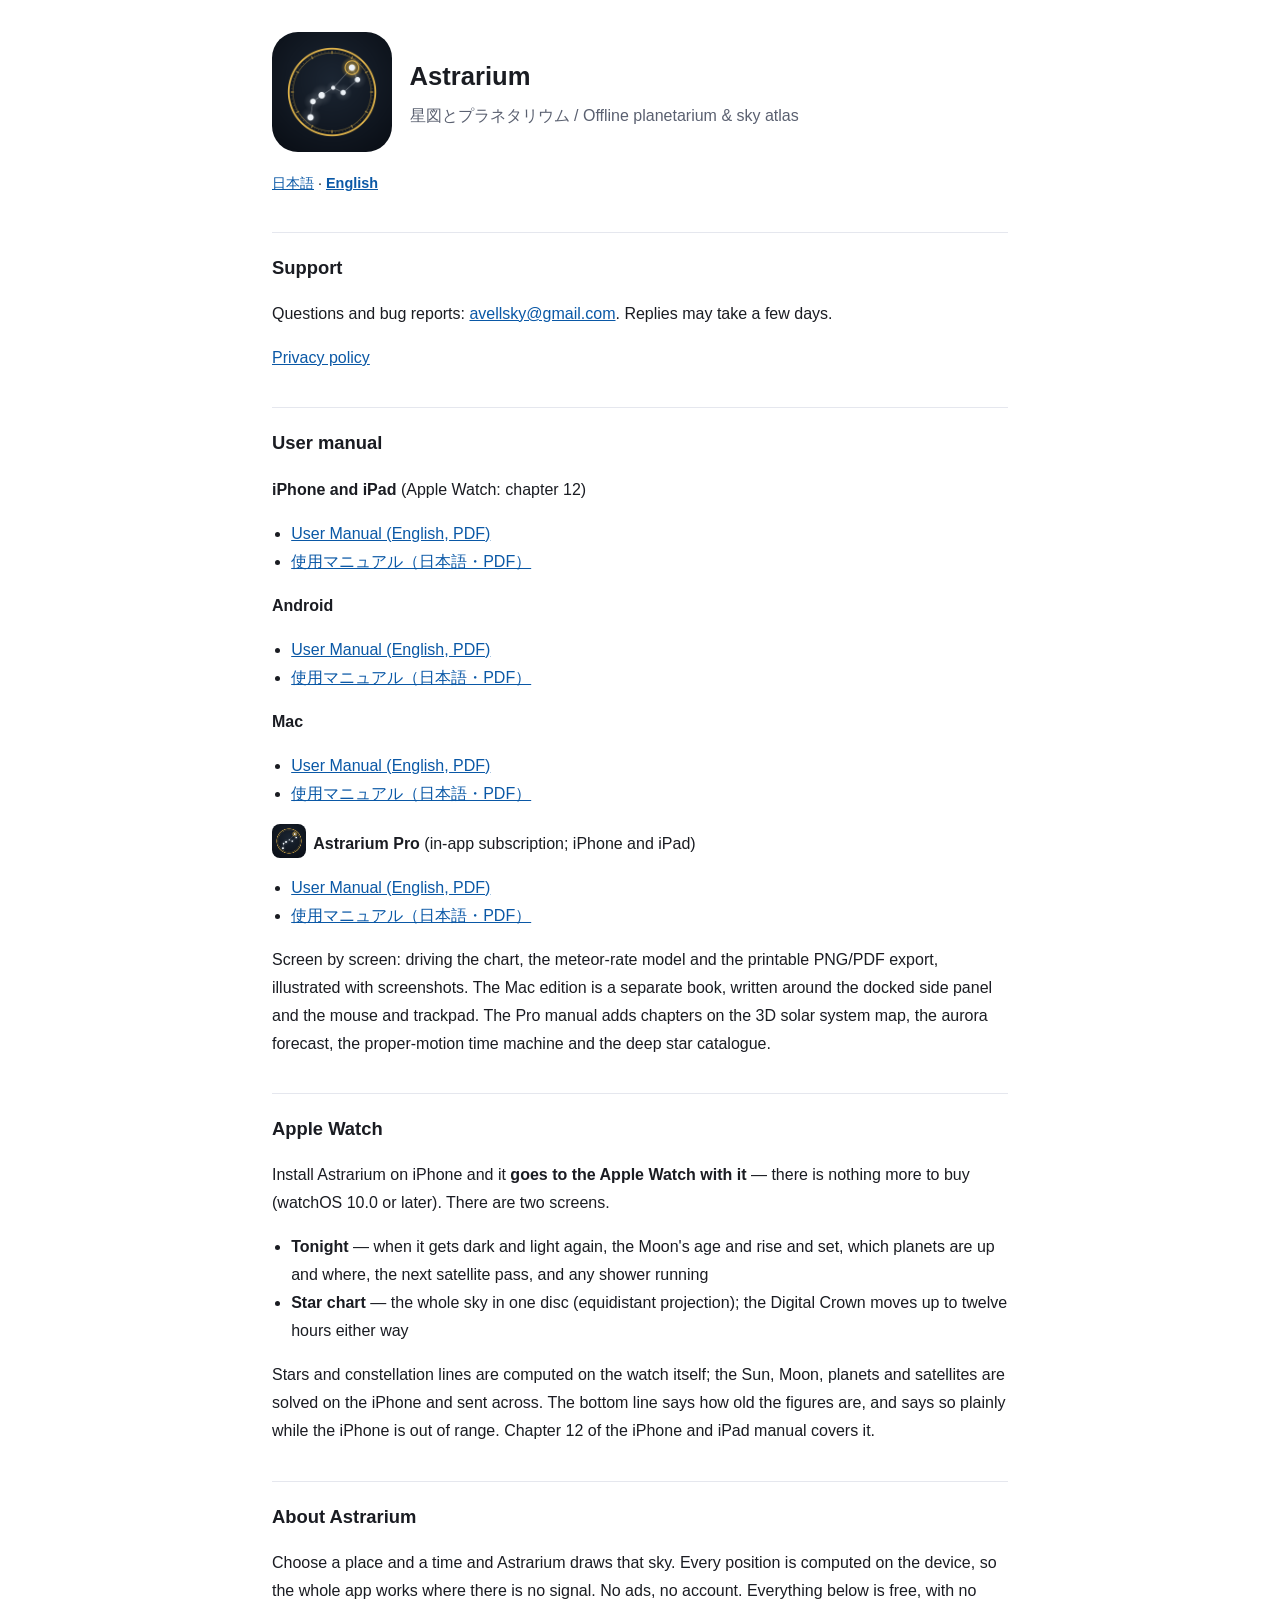
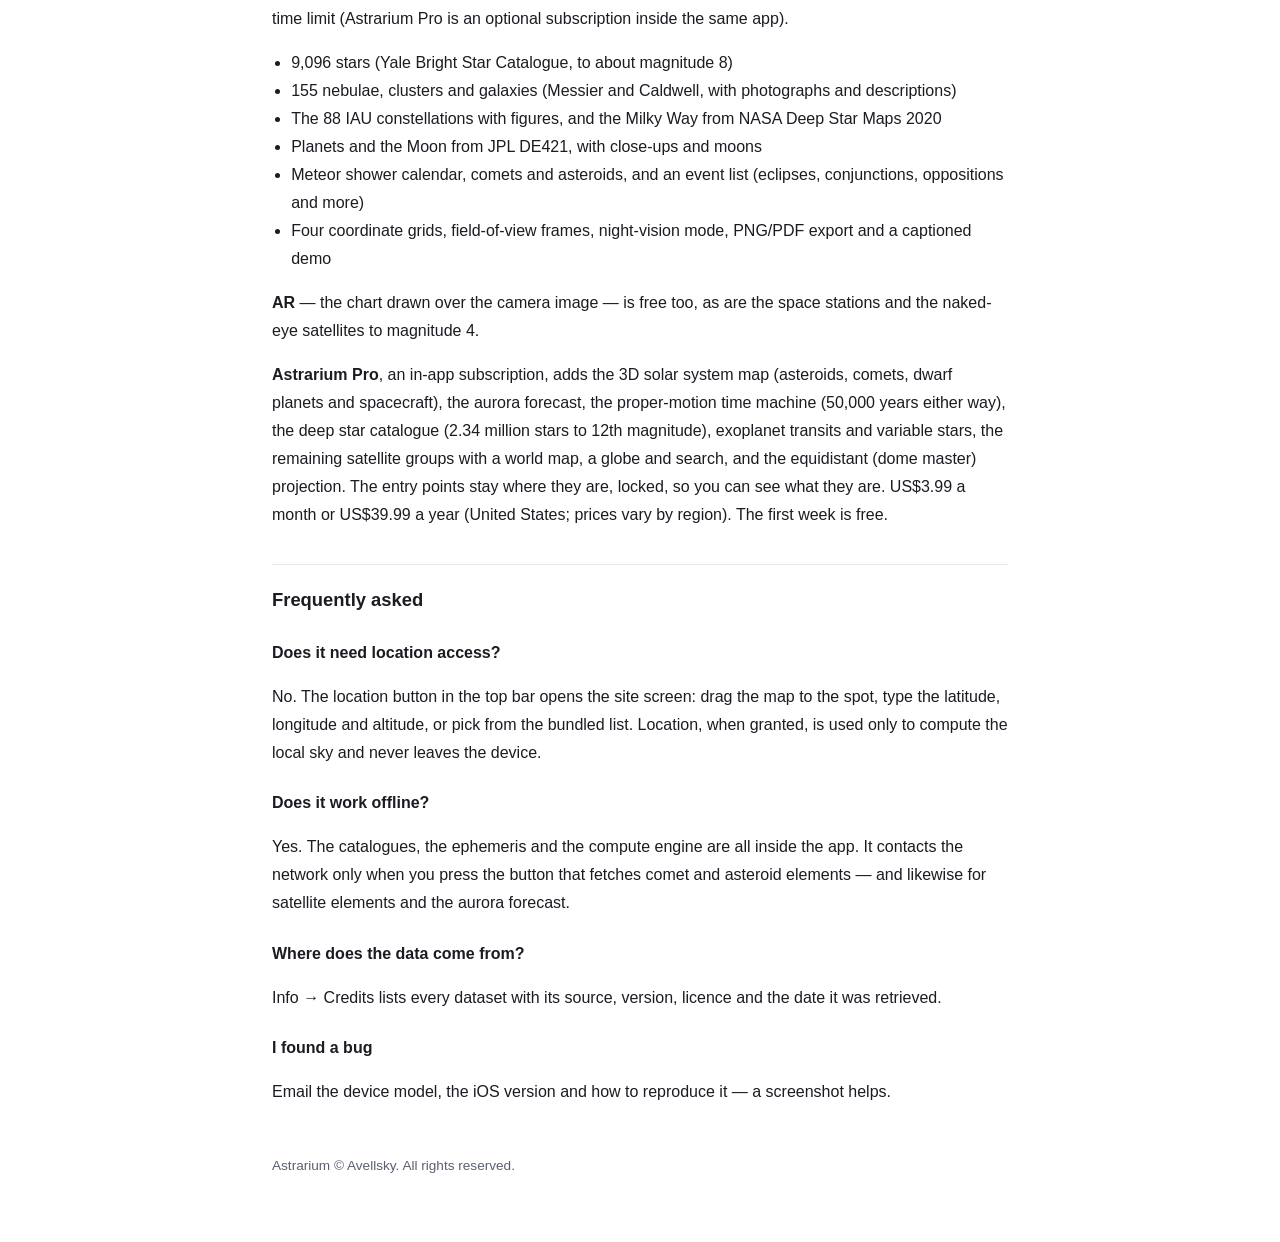
==== commit be42d947: "公開ページ: トップを合流後の姿に直す Astrarium Pro は別売のアプリではなくなった (2026-09-24 に本体へ合流し、 App 内課金になった)。トップは別アプリとして案内したまま" ====
--- a/index.html
+++ b/index.html
@@ -70,14 +70,15 @@
   <li><a href="manual/astrarium-manual-mac-ja.pdf">使用マニュアル（日本語・PDF）</a></li>
   <li><a href="manual/astrarium-manual-mac-en.pdf">User Manual (English, PDF)</a></li>
 </ul>
-<p><img class="appicon" src="icon-pro.png" alt=""><strong>Astrarium Pro（iPhone / iPad）</strong></p>
+<p><img class="appicon" src="icon-pro.png" alt=""><strong>Astrarium Pro</strong>（アプリ内課金。iPhone / iPad）</p>
 <ul>
   <li><a href="manual/astrarium-pro-manual-ja.pdf">使用マニュアル（日本語・PDF）</a></li>
   <li><a href="manual/astrarium-pro-manual-en.pdf">User Manual (English, PDF)</a></li>
 </ul>
 <p>画面の見かた、操作、流星群の出現数の計算、PNG/PDF 出力まで、実機の画面を添えて
 説明しています。Mac 版は右パネルの構成とマウス・トラックパッドの操作に合わせた
-別冊です。Pro 版のマニュアルには、人工衛星・AR・オーロラ予報の章が加わります。</p>
+別冊です。Pro のマニュアルには、太陽系3Dマップ・オーロラ予報・固有運動タイム
+マシン・深宇宙星表の章が加わります。</p>
 
 <h2>Apple Watch</h2>
 <p>iPhone に Astrarium を入れると、<strong>Apple Watch にも入ります</strong>
@@ -95,7 +96,8 @@
 <h2>Astrarium について</h2>
 <p>観測地と日時を決めれば、その場所・その時刻の空をそのまま描くプラネタリウムです。
 天体の位置計算はすべて端末の中で行うため、電波の届かない観測地でも全機能が動きます。
-広告・アプリ内課金・アカウント登録はありません（Pro 版は別売のアプリです）。</p>
+広告もアカウント登録もありません。下に挙げたものはすべて無料で、期間の制限も
+ありません（Astrarium Pro は、同じアプリの中の任意の購読です）。</p>
 <ul>
   <li>恒星 9,096個（エール輝星星表、約8等まで）</li>
   <li>星雲・星団・銀河 155個（メシエ＋カルドウェル、写真と解説つき）</li>
@@ -104,10 +106,15 @@
   <li>流星群カレンダー、彗星・小惑星、イベント一覧（日食・月食、合・衝ほか）</li>
   <li>4種の経緯線、写野角枠、ナイトモード、PNG/PDF出力、字幕つきデモ</li>
 </ul>
-<p><strong>Astrarium Pro</strong>（別アプリ）では、これに人工衛星（ISS・天宮・
-Starlink ほか、世界地図と地球儀の表示つき）、AR（カメラ映像に星図を重ねる）、
-オーロラ予報が加わります。無料版でも入口は同じ場所にあり、何が増えるのかが
-分かるようになっています。</p>
+<p><strong>AR</strong>（カメラ映像に星図を重ねる）と、宇宙ステーション・肉眼で
+見える人工衛星（4 等まで）も無料で使えます。</p>
+<p><strong>Astrarium Pro</strong>（アプリ内課金）では、これに太陽系3Dマップ
+（小惑星・彗星・準惑星・探査機）、オーロラ予報、固有運動タイムマシン（±5 万年）、
+深宇宙星表（12 等まで 234 万星）、系外惑星のトランジットと変光星の予報、残りの
+人工衛星の群と世界地図・地球儀・検索、等距離射影（ドームマスター）が加わります。
+入口は施錠された状態で同じ場所にあり、何が増えるのかが分かるようになっています。
+月額 400 円 / 年額 4,000 円（日本の場合。価格は国・地域により異なります）。
+最初の 1 週間は無料です。</p>
 
 <h2>よくある質問</h2>
 <h3>位置情報を許可しないと使えませんか？</h3>
@@ -118,7 +125,7 @@
 <h3>オフラインで使えますか？</h3>
 <p>使えます。星表・暦・計算エンジンをすべて内蔵しています。通信するのは、
 彗星・小惑星の軌道要素をご自身でボタンを押して取得するときだけです
-（Pro 版では、人工衛星の軌道要素とオーロラ予報も同じくボタンを押したときだけ）。</p>
+（人工衛星の軌道要素とオーロラ予報も、同じくボタンを押したときだけです）。</p>
 <h3>収録データの出典は？</h3>
 <p>アプリ内の「情報」タブ →「クレジット・出典」に、データセットごとの出典・版・
 ライセンス・取得日を掲載しています。</p>
@@ -150,7 +157,7 @@
   <li><a href="manual/astrarium-manual-mac-en.pdf">User Manual (English, PDF)</a></li>
   <li><a href="manual/astrarium-manual-mac-ja.pdf">使用マニュアル（日本語・PDF）</a></li>
 </ul>
-<p><img class="appicon" src="icon-pro.png" alt=""><strong>Astrarium Pro (iPhone and iPad)</strong></p>
+<p><img class="appicon" src="icon-pro.png" alt=""><strong>Astrarium Pro</strong> (in-app subscription; iPhone and iPad)</p>
 <ul>
   <li><a href="manual/astrarium-pro-manual-en.pdf">User Manual (English, PDF)</a></li>
   <li><a href="manual/astrarium-pro-manual-ja.pdf">使用マニュアル（日本語・PDF）</a></li>
@@ -158,7 +165,8 @@
 <p>Screen by screen: driving the chart, the meteor-rate model and the printable
 PNG/PDF export, illustrated with screenshots. The Mac edition is a separate book,
 written around the docked side panel and the mouse and trackpad. The Pro manual
-adds chapters on satellites, AR and the aurora forecast.</p>
+adds chapters on the 3D solar system map, the aurora forecast, the
+proper-motion time machine and the deep star catalogue.</p>
 
 <h2>Apple Watch</h2>
 <p>Install Astrarium on iPhone and it <strong>goes to the Apple Watch with
@@ -179,7 +187,8 @@
 <h2>About Astrarium</h2>
 <p>Choose a place and a time and Astrarium draws that sky. Every position is
 computed on the device, so the whole app works where there is no signal.
-No ads, no in-app purchases, no account. (Pro is a separate app.)</p>
+No ads, no account. Everything below is free, with no time limit
+(Astrarium Pro is an optional subscription inside the same app).</p>
 <ul>
   <li>9,096 stars (Yale Bright Star Catalogue, to about magnitude 8)</li>
   <li>155 nebulae, clusters and galaxies (Messier and Caldwell, with
@@ -192,10 +201,17 @@
   <li>Four coordinate grids, field-of-view frames, night-vision mode,
       PNG/PDF export and a captioned demo</li>
 </ul>
-<p><strong>Astrarium Pro</strong>, a separate app, adds satellites (the ISS,
-Tiangong, Starlink and more, on the chart, a world map and a globe), AR — the
-chart drawn over the camera image — and the aurora forecast. The free version
-keeps the same entry points, so you can see what they are.</p>
+<p><strong>AR</strong> — the chart drawn over the camera image — is free too,
+as are the space stations and the naked-eye satellites to magnitude 4.</p>
+<p><strong>Astrarium Pro</strong>, an in-app subscription, adds the 3D solar
+system map (asteroids, comets, dwarf planets and spacecraft), the aurora
+forecast, the proper-motion time machine (50,000 years either way), the deep
+star catalogue (2.34 million stars to 12th magnitude), exoplanet transits and
+variable stars, the remaining satellite groups with a world map, a globe and
+search, and the equidistant (dome master) projection. The entry points stay
+where they are, locked, so you can see what they are. US$3.99 a month or
+US$39.99 a year (United States; prices vary by region). The first week is
+free.</p>
 
 <h2>Frequently asked</h2>
 <h3>Does it need location access?</h3>
@@ -206,8 +222,8 @@
 <h3>Does it work offline?</h3>
 <p>Yes. The catalogues, the ephemeris and the compute engine are all inside
 the app. It contacts the network only when you press the button that fetches
-comet and asteroid elements (in Pro, likewise for satellite elements and the
-aurora forecast).</p>
+comet and asteroid elements — and likewise for satellite elements and the
+aurora forecast.</p>
 <h3>Where does the data come from?</h3>
 <p>Info → Credits lists every dataset with its source, version, licence and
 the date it was retrieved.</p>
